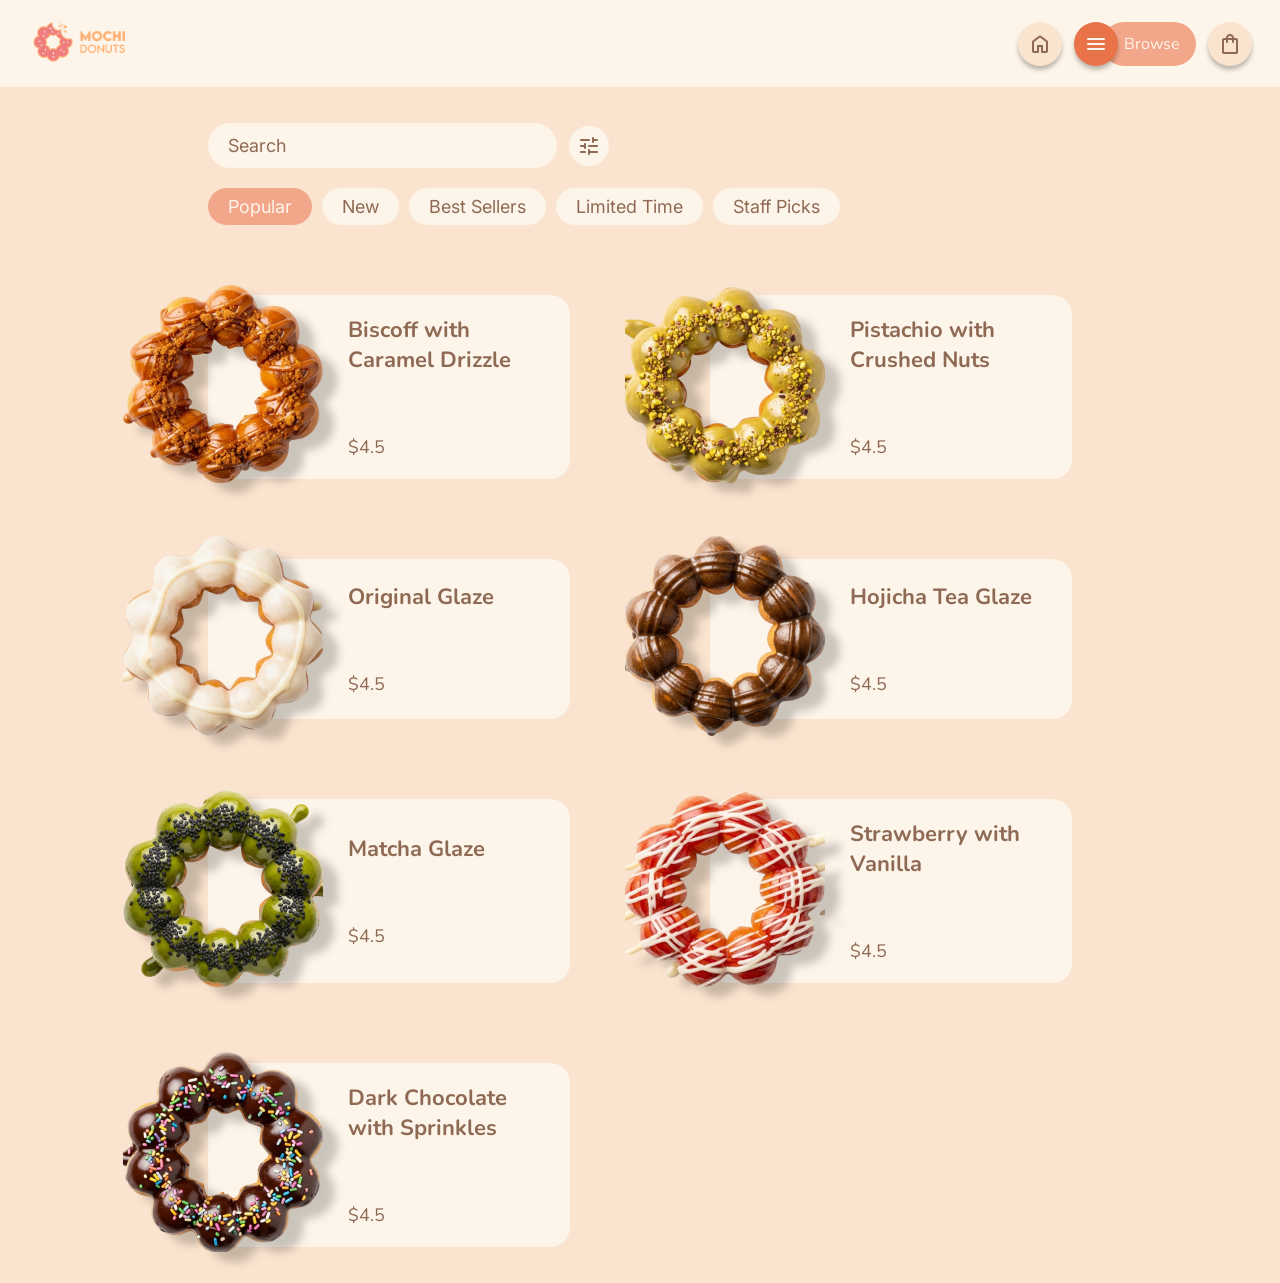
==== browse.html @ 3c753ab1 "Added the product cards on Browse page through JS" ====
<!DOCTYPE html>
<html lang="en">

<head>
    <meta charset="UTF-8">
    <meta name="viewport" content="width=device-width, initial-scale=1.0">
    <title>Mochi Donuts - Browse</title>
    <link rel="stylesheet" href="css/style.css">
    <link href="https://fonts.googleapis.com/css2?family=Fraunces:ital,wght@0,400;0,700;1,400;1,700&family=Inter:wght@400;500;600&family=Nunito:wght@400;500;600;700&display=swap" rel="stylesheet">
    <link href="https://fonts.googleapis.com/css2?family=Material+Symbols+Rounded" rel="stylesheet">
</head>

<body class="browse-body">
    <!-- Top Navbar (Desktop) -->
    <header class="navbar">
        <div class="logo">
            <img src="images/logo.png" alt="mochi donuts logo">
        </div>

        <nav class="top-nav">
            <a href="index.html" class="nav-link">
                <span class="nav-icon">
                    <span class="material-symbols-rounded">home</span>
                </span>
            </a>
            <a href="browse.html" class="nav-link active">
                <span class="nav-icon">
                    <span class="material-symbols-rounded">menu</span>
                </span>
                <span class="nav-label">Browse</span>
            </a>
            <a href="cart.html" class="nav-link">
                <span class="nav-icon">
                    <span class="material-symbols-rounded">shopping_bag</span>
                </span>
            </a>
        </nav>
    </header>

    <!-- Page Content -->
    <main class="browse-page">
        <!-- Search + Filter -->
        <search>
            <input type="text" id="search-input" placeholder="Search">
            <button class="btn-filter" aria-label="Filter">
                <span class="material-symbols-rounded">tune</span>
            </button>
        </search>

        <!-- Category list -->
        <nav class="category-tabs" aria-label="Categories">
            <button class="category-tab active">Popular</button>
            <button class="category-tab">New</button>
            <button class="category-tab">Best Sellers</button>
            <button class="category-tab">Limited Time</button>
            <button class="category-tab">Staff Picks</button>
        </nav>

        <!-- Product grid -->
        <section class="product-grid">
        </section>
    </main>

    <!-- Bottom Navbar (Mobile) -->
    <nav class="bottom-nav"></nav>

    <script src="js/data.js"></script>
    <script src="js/main.js"></script>
</body>
</html>
---- css/style.css ----
:root {
    --cream: #FEF5EA;
    --pale: #FBE4CF;
    --peach: #F2A68A;
    --orange: #E97349;
    --brown:  #8E6A54;
    --dark-brown: #3A1F10;
}

* {
    margin: 0;
    padding: 0;
    box-sizing: border-box;
}

body {
    background-color: var(--pale);
    color: var(--dark-brown);
    overflow-x: hidden;
    font-family: 'Nunito', sans-serif;
}

/* ----------------
Desktop Navbar 
---------------- */
.navbar {
    display: flex;
    justify-content: space-between;
    align-items: center;
    padding: 8px 24px;
    background-color: var(--cream);
    position: relative;
}

.browse-body .navbar {
    position: sticky;
    top: 0;
    z-index: 100;
}

.navbar::after {
    content: '';
    position: absolute;
    top: 0;
    right: 0;
    width: 280px;
    height: 100%;
    background-color: var(--cream);
    z-index: 9;
}

.logo img {
    height: 65px;
}

.top-nav {
    display: flex;
    align-items: center;
    gap: 8px;
    z-index: 10;
}

.top-nav .nav-link {
    display: flex;
    align-items: center;
    gap: 8px;
    text-decoration: none;
    color: var(--brown);
    border-radius: 20px;
    padding: 4px;
}

/* Icon circle */
.top-nav .nav-icon {
    display: flex;
    align-items: center;
    justify-content: center;
    width: 44px;
    height: 44px;
    border-radius: 100px;
    background-color: var(--pale);
    box-shadow: 0 4px 4px rgba(0,0,0,0.25);
    transition: all ease 0.3s;
}

.top-nav .nav-icon:hover {
    color: var(--orange);
}

/* Active button */
.top-nav .nav-link.active {
    padding: 0;
    gap: 0;
}

/* Active button icon */
.top-nav .nav-link.active .nav-icon {
    background-color: var(--orange);
    color: var(--cream);
    box-shadow: 0 4px 4px rgba(0,0,0,0.25);
    position: relative;
}

/* Active button text */
.top-nav .nav-link.active .nav-label {
    display: flex;
    align-items: center;
    background-color: var(--peach);
    color: var(--cream);
    height: 44px;
    padding: 0 16px 0 22px;
    border-radius: 36px;
    margin-left: -16px;
}

/* Google Symbols */
.top-nav .material-symbols-rounded {
    font-size: 24px;
}

.bottom-nav {
    display: none;
}


/* ******************************************************* */
/* Index Page */
/* ******************************************************* */

/* ----------------
Hero Section
---------------- */
.hero {
    position: relative;
    display: flex;
    align-items: flex-start;
    background-color: var(--pale);
    padding: 60px 48px;
    min-height: 420px;
}

.hero-text {
    font-size: 70px;
    font-style: italic;
    font-family: 'Fraunces', serif;
    color: var(--dark-brown);
    max-width: 50%;
    line-height: 1.3;
    position: relative;
    z-index: 1;
}

.hero-image {
    position: absolute;
    right: -50px;
    top: -380px;
    margin: 0;
    z-index: 1;
}

.hero-image img {
    filter: drop-shadow(15px 10px 4px rgba(0, 0, 0, 0.3));
}


/* ----------------
Featured Section
---------------- */
.featured {
    background-color: var(--cream);
    border-radius: 24px 24px 0 0;
    padding: 0 48px 48px;
    position: relative;
    z-index: 2;
    display: flex;
    flex-direction: column;
    align-items: center;
    min-height: calc(100vh - 485px);
}

.btn-browse {
    display: inline-block;
    text-decoration: none;
    font-family: 'Fraunces', serif;
    background-color: var(--orange);
    color: var(--cream);
    padding: 12px 40px;
    border-radius: 30px;
    font-size: 18px;
    margin: 64px 0 32px;
}

.featured h2 {
    font-size: 30px;
    font-family: 'Fraunces', serif;
    margin: 0 auto 20px;
    max-width: 1080px;
    width: 100%;
    color: var(--brown);
}

/* Donut Cards */
.featured-grid {
    display: flex;
    gap: 20px;
    width: 100%;
    max-width: 1080px;
    margin: 0 auto;
}

.donut-card {
    background-color: var(--pale);
    border-radius: 16px;
    padding: 12px 12px 16px;
    cursor: pointer;
    flex: 1;
    transition: 0.3s ease;
}

.donut-card:hover {
    background-color: var(--peach);
}

.donut-card figure {
    margin: 0 0 12px;
}

.donut-card figure img {
    width: 100%;
    height: 180px;
    object-fit: contain;
    filter: drop-shadow(15px 10px 4px rgba(0, 0, 0, 0.15));
}

.donut-card h3 {
    font-size: 20px;
    color: var(--dark-brown);
    margin-bottom: 4px;
    transition: 0.3s ease;
}

.donut-card:hover h3 {
  color: var(--cream);
}

.donut-card p {
    font-size: 18px;
    color: var(--dark-brown);
    transition: 0.3s ease;
}

.donut-card:hover p {
  color: var(--cream);
}


/* ******************************************************* */
/* Browse Page */
/* ******************************************************* */
.browse-page {
    padding: 36px 48px;
    display: flex;
    flex-direction: column;
    gap: 20px;
    width: 75%;
    margin: 0 auto;
}

/* Search Bar + filter */
search {
    display: flex;
    align-items: center;
    gap: 12px;
}

search input {
    flex: 0.4;
    padding: 12px 20px;
    border: none;
    border-radius: 100px;
    background-color: var(--cream);
    font-family: 'Inter', sans-serif;
    font-size: 18px;
    color: var(--dark-brown);
    outline: none;
}

search input::placeholder {
    color: var(--brown);
}

.btn-filter {
    display: flex;
    align-items: center;
    justify-content: center;
    width: 40px;
    height: 40px;
    border-radius: 100px;
    border: none;
    background-color: var(--cream);
    color: var(--brown);
    cursor: pointer;
}

/* Category tabs */
.category-tabs {
    display: flex;
    gap: 10px;
}

.category-tab {
    padding: 8px 20px;
    border-radius: 100px;
    border: none;
    color: var(--brown);
    background-color: var(--cream);
    font-family: 'Inter', sans-serif;
    font-size: 18px;
    cursor: pointer;
}

.category-tab.active {
    background-color: var(--peach);
    color: var(--cream);
}

/* Donut Product Grid */
.product-grid {
    display: grid;
    grid-template-columns: repeat(2,1fr);
    margin-top: 50px;
    gap: 80px 140px;
}

.product-grid .donut-card {
    display: flex;
    align-items: center;
    padding: 20px 24px 20px 140px;
    border-radius: 20px;
    position: relative;
    overflow: visible;
    min-height: 160px;
    background-color: var(--cream);
}

.product-grid .donut-card:hover {
    background-color: var(--peach);
}

.product-grid .donut-card figure {
    position: absolute;
    left: -85px;
    top: 50%;
    transform: translateY(-50%);
}


.product-grid .donut-card figure img {
    width: 200px;
    height: 200px;
    filter: drop-shadow(15px 10px 4px rgba(0, 0, 0, 0.2));
}

.product-grid .donut-card .card-info {
    display: flex;
    flex-direction: column;
    gap: 50px;
}

.card-info h3 {
    font-size: 22px;
    color: var(--brown);
    margin-bottom: 10px;
}

.card-info p {
    font-size: 18px;
    color: var(--brown);
}

/* ******************************************************* */
/* Product Page */
/* ******************************************************* */
/* Product Detail Header */
.product-page .product-hero {
    background-color: var(--pale);
    padding: 48px;
    min-height: 40vh;
    display: flex;
    align-items: center;
    gap: 50px;
    position: relative;
    margin-left: 5%;
}

.product-hero .product-thumbnail img {
    width: 300px;
    height: 300px;
    filter: drop-shadow(15px 10px 4px rgba(0, 0, 0, 0.2));
}

.product-header h1 {
    font-family: 'Fraunces', serif;
    font-size: 64px;
    color: var(--dark-brown);
    line-height: 1.2;
    margin-bottom: 30px;
}

.product-header p {
    font-size: 30px;
    color: var(--dark-brown);
}

.btn-close {
    position: absolute;
    top: 64px;
    right: 64px;
    color: var(--dark-brown);
}

.product-details {
    background-color: var(--cream);
    border-radius: 24px 24px 0 0;
    padding: 48px;
    position: relative;
    display: flex;
    min-height: 60vh;
}

/* Product Info Section */
.product-info {
    display: flex;
    flex-direction: column;
    max-width: 45%;
    font-size: 18px;
    color: var(--dark-brown);
    margin: 24px 0 0 100px;
}

/* Quantity / Add to Cart */
.product-actions {
    display: flex;
    align-items: center;
    gap: 16px;
    margin-top: 50px;
}

.quantity-selector {
    display: flex;
    align-items: center;
    gap: 12px;
}

.btn-qty {
    display: flex;
    align-items: center;
    justify-content: center;
    width: 36px;
    height: 36px;
    border-radius: 100px;
    border: none;
    background-color: var(--orange);
    color: var(--cream);
    cursor: pointer;
}

.product-info h3 {
    color: var(--dark-brown);
    font-size: 21px;
}

.btn-add-cart {
    text-decoration: none;
    font-family: 'Fraunces', serif;
    background-color: var(--orange);
    color: var(--cream);
    padding: 12px 40px;
    border-radius: 30px;
    border: none;
    font-size: 18px;
    cursor: pointer;
}

.product-hero-image {
    position: absolute;
    bottom: -150px;
    right: -20vw;
}

.product-hero-image img {
    width: min(65vw, 950px);
    height: min(65vw, 950px);
    filter: drop-shadow(15px 10px 4px rgba(0, 0, 0, 0.15));
}
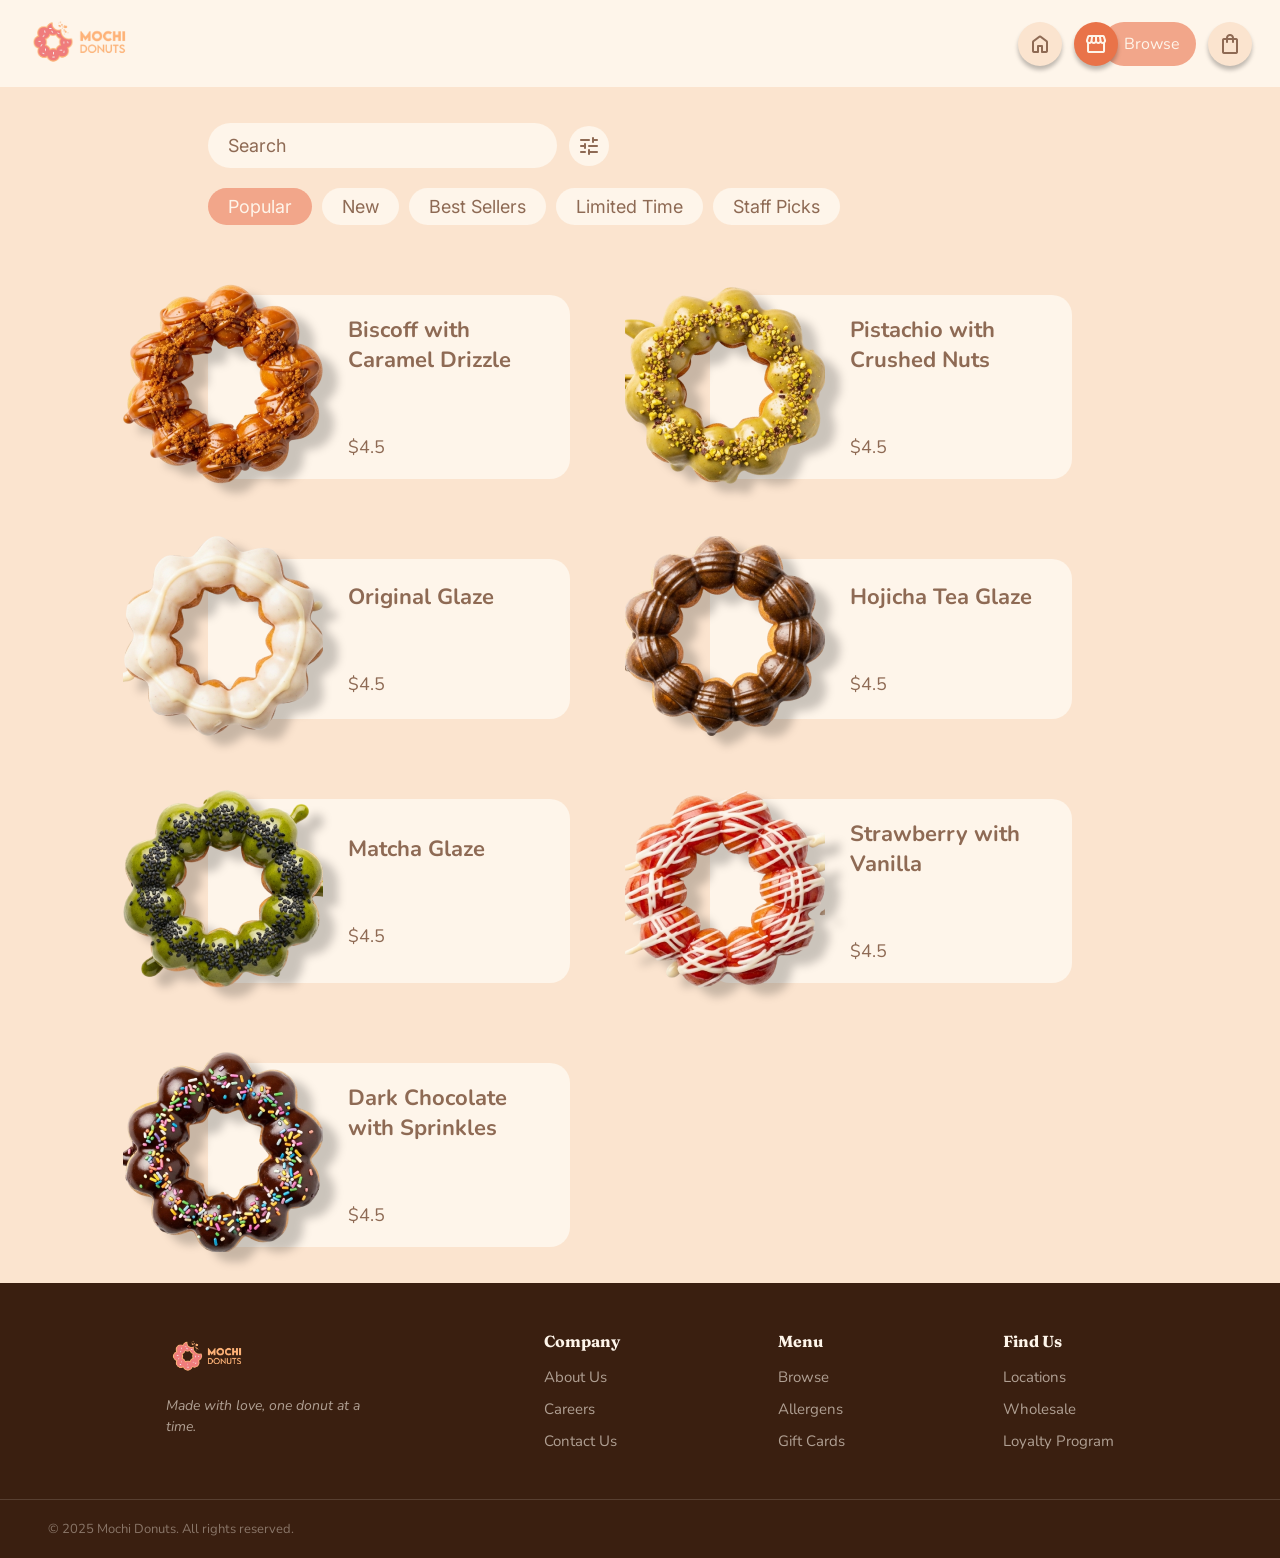
==== commit f7d4b5da: "Started work on designing a footer" ====
--- a/browse.html
+++ b/browse.html
@@ -25,7 +25,7 @@
             </a>
             <a href="browse.html" class="nav-link active">
                 <span class="nav-icon">
-                    <span class="material-symbols-rounded">menu</span>
+                    <span class="material-symbols-rounded">storefront</span>
                 </span>
                 <span class="nav-label">Browse</span>
             </a>
@@ -64,7 +64,43 @@
     <!-- Bottom Navbar (Mobile) -->
     <nav class="bottom-nav"></nav>
 
+    <!-- Footer -->
+    <footer class="footer">
+        <div class="footer-top">
+            <div class="footer-brand">
+                <img src="images/logo.png" alt="Mochi Donuts">
+                <p>Made with love, one donut at a time.</p>
+            </div>
+
+            <div class="footer-col">
+                <h4>Company</h4>
+                <a href="#">About Us</a>
+                <a href="#">Careers</a>
+                <a href="#">Contact Us</a>
+            </div>
+
+            <div class="footer-col">
+                <h4>Menu</h4>
+                <a href="browse.html">Browse</a>
+                <a href="#">Allergens</a>
+                <a href="#">Gift Cards</a>
+            </div>
+
+            <div class="footer-col">
+                <h4>Find Us</h4>
+                <a href="#">Locations</a>
+                <a href="#">Wholesale</a>
+                <a href="#">Loyalty Program</a>
+            </div>
+        </div>
+
+        <div class="footer-bottom">
+            <p>&copy; 2025 Mochi Donuts. All rights reserved.</p>
+        </div>
+    </footer>
+
     <script src="js/data.js"></script>
+    <script src="js/cart.js"></script>
     <script src="js/main.js"></script>
 </body>
 </html>
--- a/css/style.css
+++ b/css/style.css
@@ -21,6 +21,76 @@
 }
 
 /* ----------------
+Footer
+---------------- */
+.footer {
+    background-color: var(--dark-brown);
+}
+
+.footer-top {
+    display: flex;
+    justify-content: space-evenly;
+    padding: 48px;
+    gap: 40px;
+}
+
+.footer-brand {
+    display: flex;
+    flex-direction: column;
+    gap: 16px;
+    max-width: 220px;
+}
+
+.footer-brand img {
+    height: 48px;
+    width: fit-content;
+}
+
+.footer-brand p {
+    color: var(--cream);
+    opacity: 0.6;
+    font-size: 14px;
+    font-style: italic;
+    line-height: 1.5;
+}
+
+.footer-col {
+    display: flex;
+    flex-direction: column;
+    gap: 12px;
+}
+
+.footer-col h4 {
+    color: var(--cream);
+    font-family: 'Fraunces', serif;
+    font-size: 16px;
+    margin-bottom: 4px;
+}
+
+.footer-col a {
+    text-decoration: none;
+    color: var(--cream);
+    font-size: 15px;
+    opacity: 0.6;
+    transition: opacity 0.2s ease;
+}
+
+.footer-col a:hover {
+    opacity: 1;
+}
+
+.footer-bottom {
+    border-top: 1px solid rgba(254, 245, 234, 0.15);
+    padding: 20px 48px;
+}
+
+.footer-bottom p {
+    color: var(--cream);
+    font-size: 13px;
+    opacity: 0.4;
+}
+
+/* ----------------
 Desktop Navbar 
 ---------------- */
 .navbar {
@@ -210,6 +280,7 @@
 
 .donut-card {
     background-color: var(--pale);
+    text-decoration: none;
     border-radius: 16px;
     padding: 12px 12px 16px;
     cursor: pointer;
@@ -492,4 +563,96 @@
     width: min(65vw, 950px);
     height: min(65vw, 950px);
     filter: drop-shadow(15px 10px 4px rgba(0, 0, 0, 0.15));
+}
+
+/* ******************************************************* */
+/* Cart Page */
+/* ******************************************************* */
+.cart-page {
+    display: flex;
+    gap: 40px;
+    padding: 48px;
+    width: 75%;
+    margin: 0 auto;
+}
+
+/* Cart items list */
+.cart-items {
+    display: flex;
+    flex-direction: column;
+    gap: 20px;
+    flex: 1;
+}
+
+.cart-card {
+    display: flex;
+    align-items: center;
+    background-color: var(--cream);
+    border-radius: 20px;
+    padding: 16px 24px;
+    gap: 20px;
+}
+
+.cart-card figure img {
+    width: 110px;
+    height: 110px;
+    filter: drop-shadow(5px 5px 4px rgba(0, 0, 0, 0.15));
+}
+
+.cart-card-info {
+    display: flex;
+    flex-direction: column;
+    gap: 8px;
+    flex: 1;
+}
+
+.cart-card-info h3 {
+    font-family: 'Inter', sans-serif;
+    font-size: 20px;
+    color: var(--dark-brown);
+}
+
+.cart-card-info p {
+    font-size: 20px;
+    color: var(--dark-brown);
+}
+
+.cart-quantity {
+    display: flex;
+    align-items: center;
+    gap: 12px;
+}
+
+/* Order Summary */
+.order-summary {
+    display: flex;
+    flex-direction: column;
+    gap: 12px;
+    background-color: var(--cream);
+    border-radius: 24px 24px 0 0;
+    padding: 32px;
+    width: 360px;
+    min-height: calc(80vh);
+}
+
+.summary-row {
+    display: flex;
+    justify-content: space-between;
+    font-size: 16px;
+    color: var(--dark-brown);
+    font-family: 'Inter', sans-serif;
+}
+
+.summary-total {
+    display:flex;
+    justify-content: space-between;
+    color: var(--dark-brown);
+    font-family: 'Inter', sans-serif;
+    font-size: 20px;
+    margin-top: 40px;
+}
+
+/* Proceed to payment Button */
+.order-summary .btn-add-cart {
+    margin-top: 40px;
 }
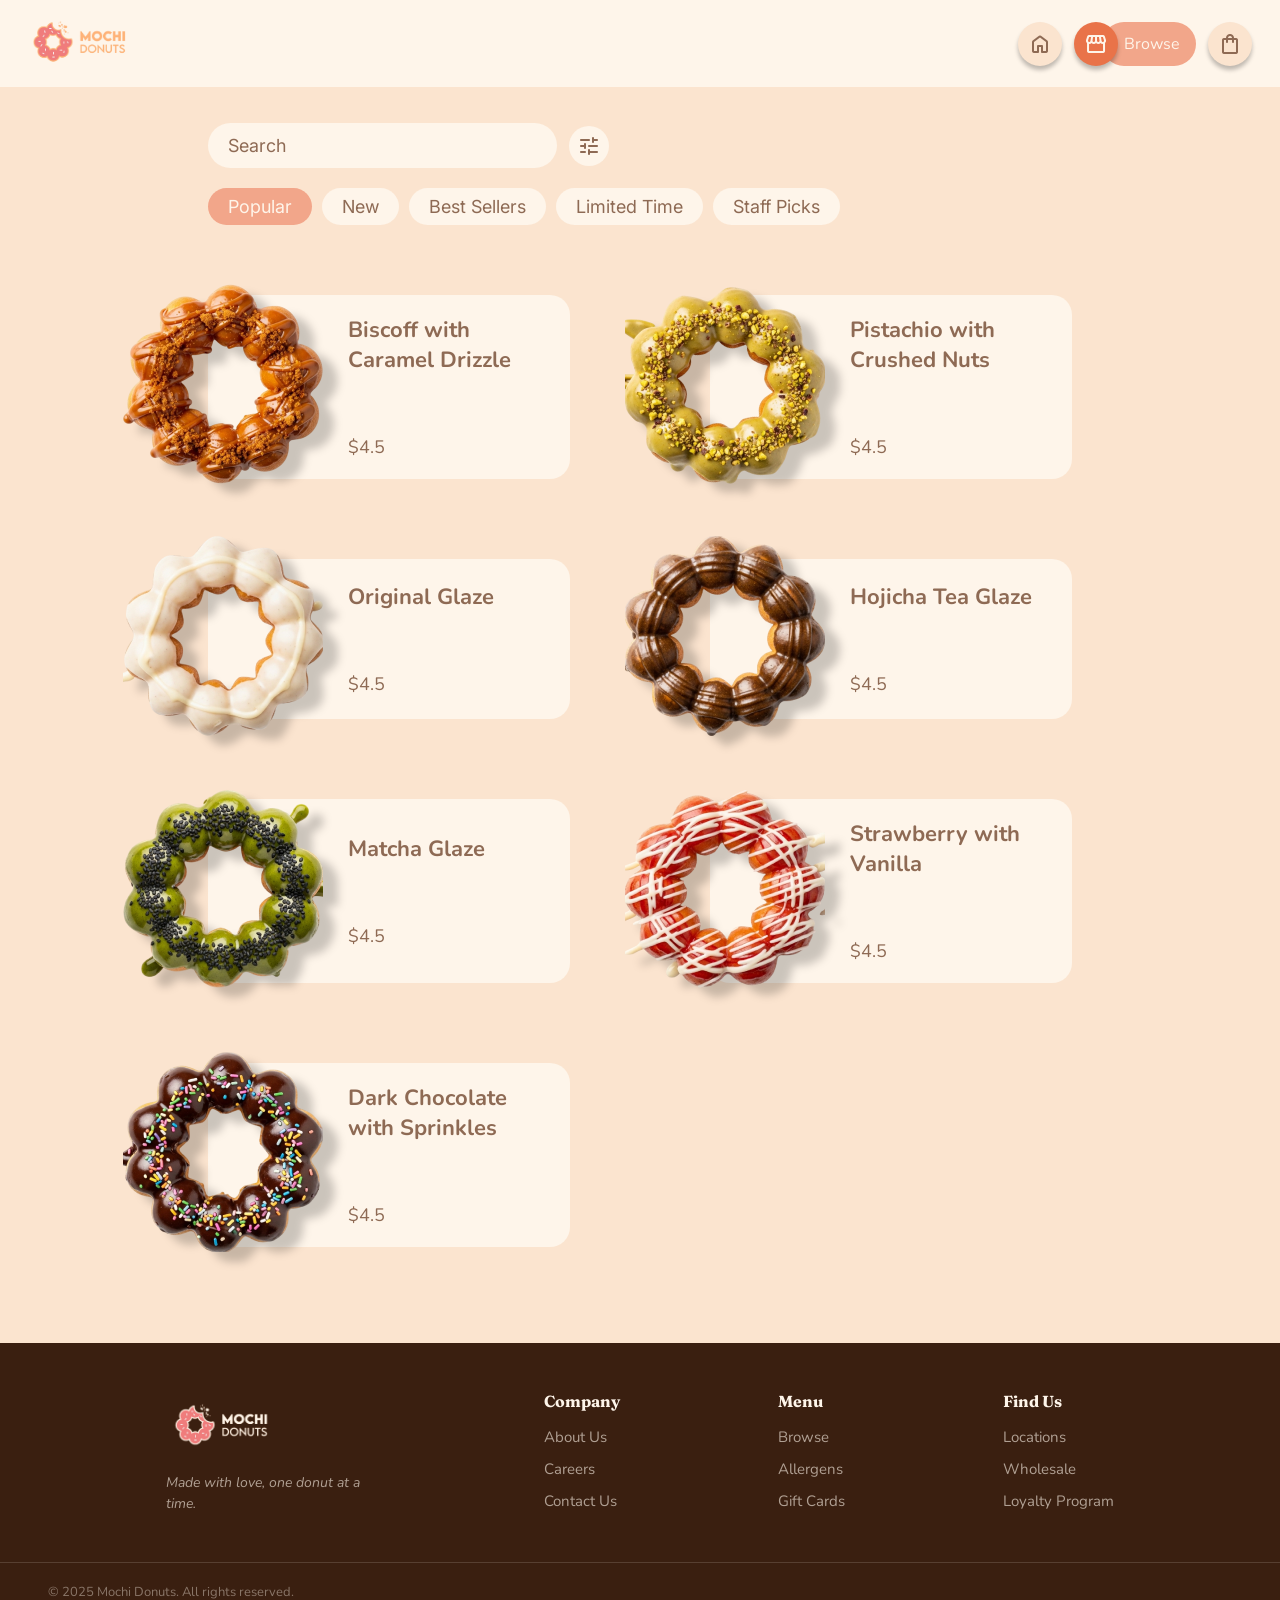
==== commit bc2401e2: "Made cart update price dynamically" ====
--- a/browse.html
+++ b/browse.html
@@ -68,7 +68,7 @@
     <footer class="footer">
         <div class="footer-top">
             <div class="footer-brand">
-                <img src="images/logo.png" alt="Mochi Donuts">
+                <img src="images/logo_footer.png" alt="Mochi Donuts">
                 <p>Made with love, one donut at a time.</p>
             </div>
 
--- a/css/style.css
+++ b/css/style.css
@@ -25,6 +25,8 @@
 ---------------- */
 .footer {
     background-color: var(--dark-brown);
+    position: relative;
+    z-index: 10;
 }
 
 .footer-top {
@@ -42,7 +44,7 @@
 }
 
 .footer-brand img {
-    height: 48px;
+    height: 65px;
     width: fit-content;
 }
 
@@ -335,6 +337,7 @@
     gap: 20px;
     width: 75%;
     margin: 0 auto;
+    margin-bottom: 60px;
 }
 
 /* Search Bar + filter */
@@ -565,6 +568,25 @@
     filter: drop-shadow(15px 10px 4px rgba(0, 0, 0, 0.15));
 }
 
+.cart-notif {
+    position: fixed;
+    background-color: var(--dark-brown);
+    color: var(--cream);
+    padding: 10px;
+    width: 100vw;
+    height: 50px;
+    top: 0px;
+    z-index: 10;
+    font-size: 18px;
+    opacity: 0;
+    transition: opacity 0.3s ease;
+    text-align: center;
+}
+
+.cart-notif.show {
+    opacity: 1;
+}
+
 /* ******************************************************* */
 /* Cart Page */
 /* ******************************************************* */
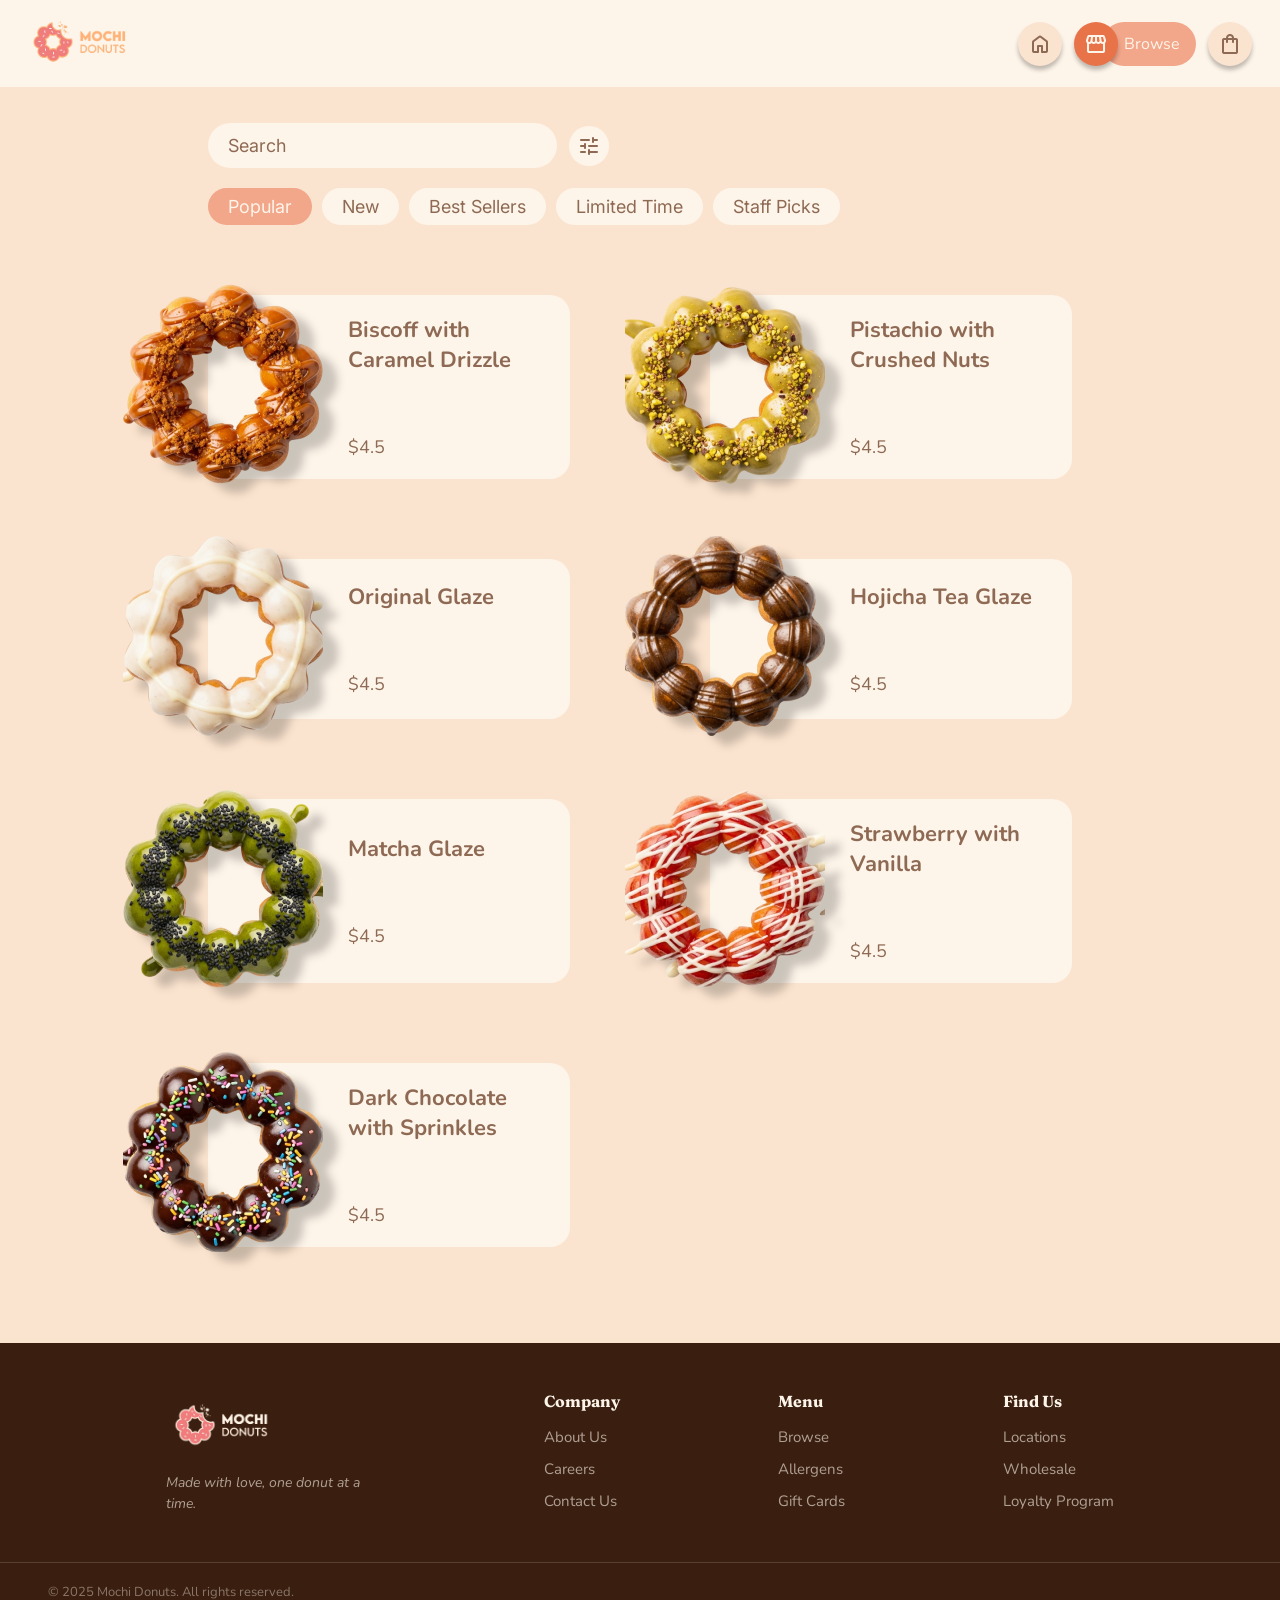
==== commit 52685e45: "Added mobile navbar to every page, started working on browse mobile CSS" ====
--- a/browse.html
+++ b/browse.html
@@ -32,6 +32,7 @@
             <a href="cart.html" class="nav-link">
                 <span class="nav-icon">
                     <span class="material-symbols-rounded">shopping_bag</span>
+                    <span class="cart-number" id="cart-number"></span>
                 </span>
             </a>
         </nav>
@@ -62,7 +63,25 @@
     </main>
 
     <!-- Bottom Navbar (Mobile) -->
-    <nav class="bottom-nav"></nav>
+    <nav class="bottom-nav">
+        <a href="index.html" class="nav-link">
+            <span class="nav-icon">
+                <span class="material-symbols-rounded">home</span>
+            </span>
+        </a>
+        <a href="browse.html" class="nav-link active">
+            <span class="nav-icon">
+                <span class="material-symbols-rounded">storefront</span>
+            </span>
+            <span class="nav-label">Browse</span>
+        </a>
+        <a href="cart.html" class="nav-link">
+            <span class="nav-icon">
+                <span class="material-symbols-rounded">shopping_bag</span>
+                <span class="cart-number" id="cart-number-mobile"></span>
+            </span>
+        </a>
+    </nav>
 
     <!-- Footer -->
     <footer class="footer">
--- a/css/style.css
+++ b/css/style.css
@@ -16,8 +16,11 @@
 body {
     background-color: var(--pale);
     color: var(--dark-brown);
+    font-family: 'Nunito', sans-serif;
+}
+
+html, body {
     overflow-x: hidden;
-    font-family: 'Nunito', sans-serif;
 }
 
 /* ----------------
@@ -194,6 +197,31 @@
     display: none;
 }
 
+/* Cart Icon Product Number */
+.nav-icon {
+    position: relative;
+}
+
+.cart-number {
+    position: absolute;
+    top: -4px;
+    right: -4px;
+    background-color: var(--orange);
+    color: var(--cream);
+    font-size: 11px;
+    width: 18px;
+    height: 18px;
+    border-radius: 50%;
+    display: flex;
+    align-items: center;
+    justify-content: center;
+    opacity: 0;
+}
+
+.cart-number.visible {
+    opacity: 1;
+}
+
 
 /* ******************************************************* */
 /* Index Page */
@@ -412,7 +440,7 @@
     padding: 20px 24px 20px 140px;
     border-radius: 20px;
     position: relative;
-    overflow: visible;
+    overflow-y: visible;
     min-height: 160px;
     background-color: var(--cream);
 }
@@ -674,7 +702,323 @@
     margin-top: 40px;
 }
 
+/* Price Totals */
+.summary-subtotal,
+.summary-tax,
+.summary-total-price {
+    font-weight: 700;
+}
+
 /* Proceed to payment Button */
 .order-summary .btn-add-cart {
-    margin-top: 40px;
+    display: flex;
+    margin: 40px auto 0;
+}
+
+.order-summary h2 {
+    font-family: 'Inter', sans-serif;
+    font-size: 18px;
+    font-weight: 700;
+    color: var(--dark-brown);
+    margin-bottom: 12px;
+}
+
+/* Payment Form */
+#payment-view {
+    padding: 8px;
+}
+
+#payment-form {
+    display: flex;
+    flex-direction: column;
+    gap: 10px;
+}
+
+#payment-form input {
+    padding: 12px 16px;
+    border: none;
+    border-radius: 30px;
+    background-color: var(--pale);
+    font-family: 'Nunito', sans-serif;
+    font-size: 15px;
+    color: var(--dark-brown);
+    outline: none;
+    width: 100%;
+}
+
+#payment-form input::placeholder {
+    color: var(--brown);
+}
+
+#payment-form h2 {
+    margin-top: 20px;
+    margin-bottom: 0;
+}
+
+.card-row {
+    display: flex;
+    gap: 10px;
+    width: 100%;
+}
+
+/* Success Screen */
+#success-view {
+    display: flex;
+    flex-direction: column;
+    align-items: center;
+    text-align: center;
+    gap: 12px;
+    padding-top: 40px;
+}
+
+.success-icon {
+    font-size: 56px !important;
+    color: green;
+    margin-bottom: 10px;
+}
+
+#success-view .btn-add-cart {
+    margin-top: 10px;
+}
+
+.hidden {
+    display: none;
+}
+
+/* Make sure success is hidden */
+#success-view.hidden {
+    display: none !important;
+}
+
+/* ******************************************************* */
+/* Mobile: 390px x 844px */
+/* ******************************************************* */
+
+@media (max-width: 768px) {
+    /* Hiding top nav elements */
+    .top-nav {
+        display: none;
+    }
+    
+    .navbar::after {
+        display: none;
+    }
+
+    /* ----------------
+    Mobile Navbar 
+    ---------------- */
+    .bottom-nav {
+        display: flex;
+        align-items: center;
+        gap: 8px;
+        z-index: 100;
+        position: fixed;
+        bottom: 20px;
+        left: 50%;
+        transform: translateX(-50%);
+        width: fit-content;
+        background-color: var(--cream);
+        border-radius: 100px;
+        padding: 10px 12px;
+        box-shadow: 0 4px 4px rgba(0, 0, 0, 0.25);
+    }
+
+    .bottom-nav .nav-link {
+        display: flex;
+        align-items: center;
+        gap: 8px;
+        text-decoration: none;
+        color: var(--brown);
+        border-radius: 20px;
+        padding: 4px;
+    }
+
+    /* Icon circle */
+    .bottom-nav .nav-icon {
+        display: flex;
+        align-items: center;
+        justify-content: center;
+        width: 44px;
+        height: 44px;
+        border-radius: 100px;
+        background-color: var(--pale);
+        box-shadow: 0 4px 4px rgba(0,0,0,0.25);
+        transition: all ease 0.3s;
+    }
+
+    .bottom-nav .nav-icon:hover {
+        color: var(--orange);
+    }
+
+    /* Active button */
+    .bottom-nav .nav-link.active {
+        padding: 0;
+        gap: 0;
+    }
+
+    /* Active button icon */
+    .bottom-nav .nav-link.active .nav-icon {
+        background-color: var(--orange);
+        color: var(--cream);
+        box-shadow: 0 4px 4px rgba(0,0,0,0.25);
+        position: relative;
+    }
+
+    /* Active button text */
+    .bottom-nav .nav-link.active .nav-label {
+        display: flex;
+        align-items: center;
+        background-color: var(--peach);
+        color: var(--cream);
+        height: 44px;
+        padding: 0 16px 0 22px;
+        border-radius: 36px;
+        margin-left: -16px;
+    }
+
+    /* Google Symbols */
+    .top-nav .material-symbols-rounded {
+        font-size: 24px;
+    }
+
+    .footer {
+        padding-bottom: 80px;
+    }
+
+    /* ******************************************************* */
+    /* Index Page */
+    /* ******************************************************* */
+
+    /* ----------------
+    Hero Section
+    ---------------- */
+    .hero {
+        flex-direction: column;
+        align-items: center;
+        background-color: var(--pale);
+        padding: 24px 24px 0;
+        min-height: unset;
+    }
+
+    .hero-text {
+        font-size: 36px;
+        max-width: 100%;
+    }
+
+    .hero-image {
+        position: relative;
+        right: auto;
+        top: auto;
+        margin: 16px auto -70px;
+        z-index: 10;
+    }
+
+    .hero-image img {
+        width: 300px;
+        height: 300px;
+    }
+
+    /* ----------------
+    Featured Section
+    ---------------- */
+    .featured {
+        padding: 60px 20px 48px;
+    }
+
+    .btn-browse {
+        display: block;
+        margin: 32px auto 24px;
+    }
+
+    /* Donut Cards */
+    .featured-grid {
+        display: grid;
+        grid-template-columns: repeat(2, 1fr);
+        gap: 20px;
+    }
+
+    .donut-card img {
+        height: 130px;
+    }
+
+    /* ******************************************************* */
+    /* Browse Page */
+    /* ******************************************************* */
+    .browse-page {
+        padding: 20px 16px;
+        gap: 16px;
+        width: 100%;
+        margin-bottom: 100px;
+    }
+
+    /* Search Bar + filter */
+    search input {
+        flex: 1;
+    }
+
+    /* Category tabs */
+    .category-tabs {
+        overflow-x: auto;
+        flex-wrap: nowrap;
+    }
+
+    .category-tab {
+        padding: 8px 16px;
+        font-size: 15px;
+        white-space: nowrap;
+    }
+
+    /* Donut Product Grid */
+    .product-grid {
+        display: grid;
+        grid-template-columns: repeat(2,1fr);
+        margin-top: 50px;
+        gap: 80px 140px;
+    }
+
+    .product-grid .donut-card {
+        display: flex;
+        align-items: center;
+        padding: 20px 24px 20px 140px;
+        border-radius: 20px;
+        position: relative;
+        overflow-y: visible;
+        min-height: 160px;
+        background-color: var(--cream);
+    }
+
+    .product-grid .donut-card:hover {
+        background-color: var(--peach);
+    }
+
+    .product-grid .donut-card figure {
+        position: absolute;
+        left: -85px;
+        top: 50%;
+        transform: translateY(-50%);
+    }
+
+
+    .product-grid .donut-card figure img {
+        width: 200px;
+        height: 200px;
+        filter: drop-shadow(15px 10px 4px rgba(0, 0, 0, 0.2));
+    }
+
+    .product-grid .donut-card .card-info {
+        display: flex;
+        flex-direction: column;
+        gap: 50px;
+    }
+
+    .card-info h3 {
+        font-size: 22px;
+        color: var(--brown);
+        margin-bottom: 10px;
+    }
+
+    .card-info p {
+        font-size: 18px;
+        color: var(--brown);
+    }
 }
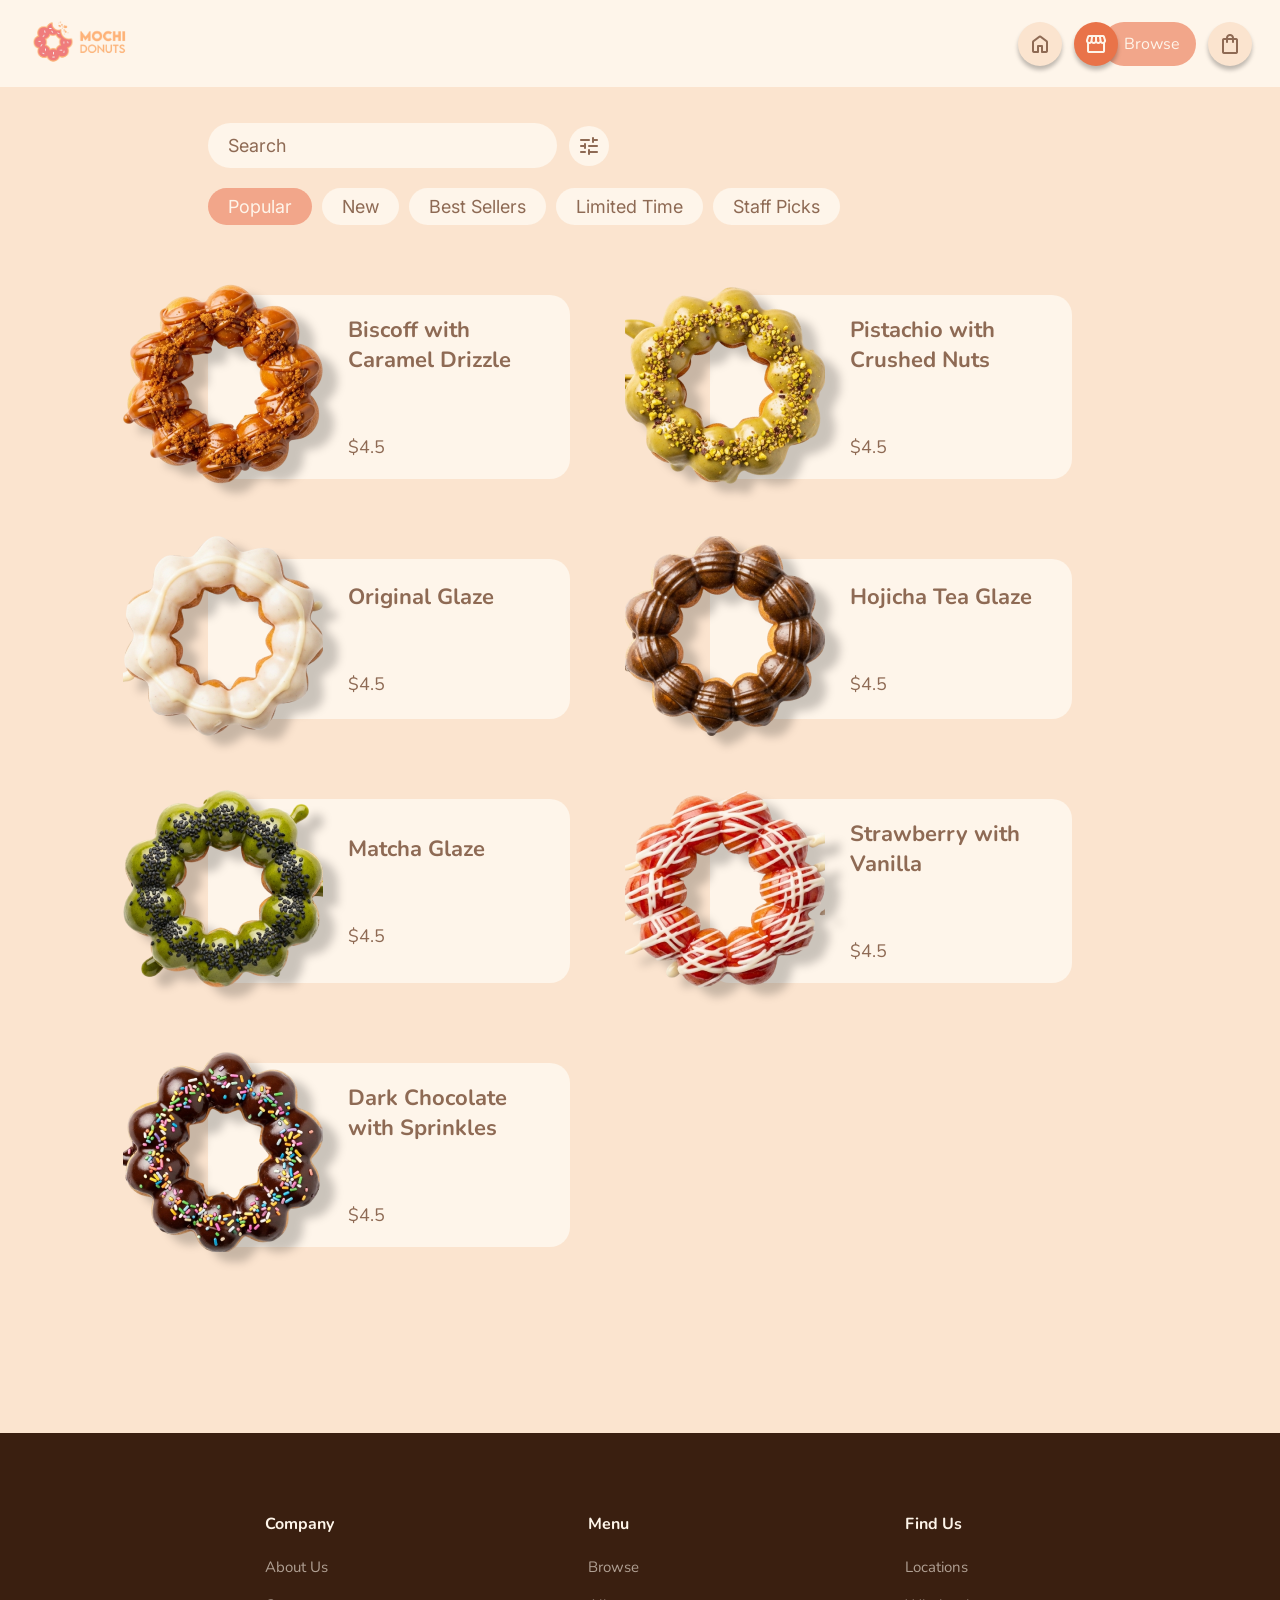
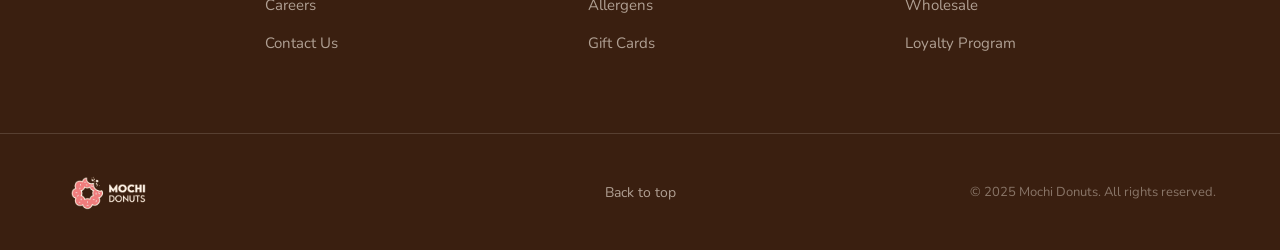
==== commit 20870544: "Added new footer to all pages, and made small CSS alignment changes" ====
--- a/browse.html
+++ b/browse.html
@@ -85,35 +85,32 @@
 
     <!-- Footer -->
     <footer class="footer">
-        <div class="footer-top">
-            <div class="footer-brand">
-                <img src="images/logo_footer.png" alt="Mochi Donuts">
-                <p>Made with love, one donut at a time.</p>
-            </div>
-
-            <div class="footer-col">
-                <h4>Company</h4>
-                <a href="#">About Us</a>
-                <a href="#">Careers</a>
-                <a href="#">Contact Us</a>
-            </div>
-
-            <div class="footer-col">
-                <h4>Menu</h4>
-                <a href="browse.html">Browse</a>
-                <a href="#">Allergens</a>
-                <a href="#">Gift Cards</a>
-            </div>
-
-            <div class="footer-col">
-                <h4>Find Us</h4>
-                <a href="#">Locations</a>
-                <a href="#">Wholesale</a>
-                <a href="#">Loyalty Program</a>
+        <div class="footer-main">
+            <div class="footer-cols">
+                <div class="footer-col">
+                    <h4>Company</h4>
+                    <a href="#">About Us</a>
+                    <a href="#">Careers</a>
+                    <a href="#">Contact Us</a>
+                </div>
+                <div class="footer-col">
+                    <h4>Menu</h4>
+                    <a href="browse.html">Browse</a>
+                    <a href="#">Allergens</a>
+                    <a href="#">Gift Cards</a>
+                </div>
+                <div class="footer-col">
+                    <h4>Find Us</h4>
+                    <a href="#">Locations</a>
+                    <a href="#">Wholesale</a>
+                    <a href="#">Loyalty Program</a>
+                </div>
             </div>
         </div>
 
         <div class="footer-bottom">
+            <img src="images/logo_footer.png" alt="Mochi Donuts">
+            <a href="#" class="footer-back-top">Back to top</a>
             <p>&copy; 2025 Mochi Donuts. All rights reserved.</p>
         </div>
     </footer>
--- a/css/style.css
+++ b/css/style.css
@@ -32,42 +32,27 @@
     z-index: 10;
 }
 
-.footer-top {
-    display: flex;
-    justify-content: space-evenly;
-    padding: 48px;
-    gap: 40px;
-}
-
-.footer-brand {
+.footer-main {
     display: flex;
     flex-direction: column;
-    gap: 16px;
-    max-width: 220px;
-}
-
-.footer-brand img {
-    height: 65px;
-    width: fit-content;
-}
-
-.footer-brand p {
-    color: var(--cream);
-    opacity: 0.6;
-    font-size: 14px;
-    font-style: italic;
-    line-height: 1.5;
+    align-items: center;
+    padding: 80px 48px 80px;
+    gap: 60px;
+}
+
+.footer-cols {
+    display: flex;
+    gap: 250px;
 }
 
 .footer-col {
     display: flex;
     flex-direction: column;
-    gap: 12px;
+    gap: 18px;
 }
 
 .footer-col h4 {
     color: var(--cream);
-    font-family: 'Fraunces', serif;
     font-size: 16px;
     margin-bottom: 4px;
 }
@@ -86,13 +71,34 @@
 
 .footer-bottom {
     border-top: 1px solid rgba(254, 245, 234, 0.15);
-    padding: 20px 48px;
+    padding: 32px 64px;
+    display: grid;
+    grid-template-columns: 1fr auto 1fr;
+    align-items: center;
+}
+
+.footer-bottom img {
+    height: 52px;
+    justify-self: start;
+}
+
+.footer-back-top {
+    text-decoration: none;
+    color: var(--cream);
+    font-size: 14px;
+    opacity: 0.6;
+    transition: opacity 0.2s ease;
+}
+
+.footer-back-top:hover {
+    opacity: 1;
 }
 
 .footer-bottom p {
     color: var(--cream);
     font-size: 13px;
     opacity: 0.4;
+    justify-self: end;
 }
 
 /* ----------------
@@ -269,7 +275,7 @@
 .featured {
     background-color: var(--cream);
     border-radius: 24px 24px 0 0;
-    padding: 0 48px 48px;
+    padding: 0 48px 150px;
     position: relative;
     z-index: 2;
     display: flex;
@@ -281,7 +287,7 @@
 .btn-browse {
     display: inline-block;
     text-decoration: none;
-    font-family: 'Fraunces', serif;
+    font-family: 'Inter', sans-serif;
     background-color: var(--orange);
     color: var(--cream);
     padding: 12px 40px;
@@ -364,8 +370,7 @@
     flex-direction: column;
     gap: 20px;
     width: 75%;
-    margin: 0 auto;
-    margin-bottom: 60px;
+    margin: 0 auto 150px;
 }
 
 /* Search Bar + filter */
@@ -483,6 +488,11 @@
 /* ******************************************************* */
 /* Product Page */
 /* ******************************************************* */
+/* Hide Mobile Header */
+.product-header-mobile {
+    display: none;
+}
+
 /* Product Detail Header */
 .product-page .product-hero {
     background-color: var(--pale);
@@ -574,7 +584,7 @@
 
 .btn-add-cart {
     text-decoration: none;
-    font-family: 'Fraunces', serif;
+    font-family: 'Inter', sans-serif;
     background-color: var(--orange);
     color: var(--cream);
     padding: 12px 40px;
@@ -623,7 +633,7 @@
     gap: 40px;
     padding: 48px;
     width: 75%;
-    margin: 0 auto;
+    margin: 0 auto 150px;
 }
 
 /* Cart items list */
@@ -922,7 +932,8 @@
     Featured Section
     ---------------- */
     .featured {
-        padding: 60px 20px 48px;
+        padding: 80px 20px 64px;
+        gap: 16px;
     }
 
     .btn-browse {
@@ -948,7 +959,7 @@
         padding: 20px 16px;
         gap: 16px;
         width: 100%;
-        margin-bottom: 100px;
+        margin-bottom: 64px;
     }
 
     /* Search Bar + filter */
@@ -970,55 +981,199 @@
 
     /* Donut Product Grid */
     .product-grid {
-        display: grid;
-        grid-template-columns: repeat(2,1fr);
-        margin-top: 50px;
-        gap: 80px 140px;
-    }
-
+        margin-top: 70px;
+        gap: 70px 16px;
+    }
+
+    /* Vertical layout */
     .product-grid .donut-card {
-        display: flex;
-        align-items: center;
-        padding: 20px 24px 20px 140px;
-        border-radius: 20px;
-        position: relative;
-        overflow-y: visible;
-        min-height: 160px;
-        background-color: var(--cream);
-    }
-
-    .product-grid .donut-card:hover {
-        background-color: var(--peach);
-    }
-
+        flex-direction: column;
+        align-items: flex-start;
+        padding: 80px 12px 16px;
+        min-height: unset;
+        overflow: visible;
+    }
+
+    /* Image top overflow */
     .product-grid .donut-card figure {
         position: absolute;
-        left: -85px;
-        top: 50%;
-        transform: translateY(-50%);
+        left: 50%;
+        top: -60px;
+        transform: translateX(-50%);
     }
 
 
     .product-grid .donut-card figure img {
-        width: 200px;
-        height: 200px;
-        filter: drop-shadow(15px 10px 4px rgba(0, 0, 0, 0.2));
+        width: 130px;
+        height: 130px;
     }
 
     .product-grid .donut-card .card-info {
-        display: flex;
+        gap: 6px;
+        width: 100%;
+    }
+
+    .card-info h3 {
+        font-size: 15px;
+        margin-bottom: 0;
+    }
+
+    .card-info p {
+        font-size: 14px;
+    }
+
+    /* ******************************************************* */
+    /* Product Page */
+    /* ******************************************************* */
+    /* Hide Desktop Header */
+    .product-hero .product-header {
+        display: none;
+    }
+
+    /* Hide Mobile Header */
+    .product-header-mobile {
+        display: block;
+        margin-bottom: 16px;
+    }
+
+    /* Product Detail Header */
+    .product-page .product-hero {
+        padding: 20px 24px 0;
+        min-height: unset;
+        align-items: center;
+        gap: 0;
+        margin-left: 0;
         flex-direction: column;
-        gap: 50px;
-    }
-
-    .card-info h3 {
+    }
+
+    .product-hero .product-thumbnail img {
+        width: 260px;
+        height: 260px;
+        margin-bottom: -70px;
+        position: relative;
+        z-index: 10;
+    }
+
+    .product-header h1 {
+        font-size: 34px;
+        margin-bottom: 8px;
+    }
+
+    .product-header p {
         font-size: 22px;
-        color: var(--brown);
-        margin-bottom: 10px;
-    }
-
-    .card-info p {
+    }
+
+    .btn-close {
+        top: 16px;
+        right: 16px;
+    }
+
+    /* Mobile Vertical layout*/
+    .product-details {
+        flex-direction: column;
+        padding: 100px 24px 48px;
+        min-height: unset;
+    }
+
+    /* Product Info Section */
+    .product-info {
+        max-width: 100%;
+        font-size: 15px;
+        margin: 0;
+    }
+
+    /* Quantity / Add to Cart */
+    .product-actions {
+        gap: 12px;
+        margin-top: 24px;
+    }
+
+    /* Hide hero image */
+    .product-hero-image {
+        display: none;
+    }
+
+    /* ******************************************************* */
+    /* Cart Page */
+    /* ******************************************************* */
+    .cart-page {
+        flex-direction: column;
+        gap: 16px;
+        padding: 20px 0 0 0;
+        width: 100%;
+        margin-bottom: 0;
+        min-height: calc(100vh - 87px);
+    }
+
+    .cart-card {
+        padding: 12px 16px;
+        gap: 12px;
+        margin: 0 16px;
+    }
+
+    .cart-items {
+        flex: 1;
+    }
+
+    .cart-card figure img {
+        width: 80px;
+        height: 80px;
+    }
+
+    .cart-card-info h3 {
+        font-size: 16px;
+    }
+
+    .cart-card-info p {
+        font-size: 15px;
+    }
+
+    /* Order Summary */
+    .order-summary {
+        padding: 24px 20px 100px;
+        width: 100%;
+        min-height: unset;
+    }
+
+    /* Proceed to payment Button */
+    .order-summary .btn-add-cart {
+        width: 100%;
+        margin: 20px 0 0;
+        justify-content: center;
+    }
+
+    #summary-view {
+        margin: 16px;
+    }
+
+    /* Payment Form */
+    #payment-form .btn-add-cart {
+        width: 100%;
+        justify-content: center;
+    }
+
+    /* Only when payment and success views aren't hidden */
+    #payment-view:not(.hidden),
+    #success-view:not(.hidden) {
+        position: fixed;
+        bottom: 0;
+        left:0;
+        right: 0;
+        max-height: 88vh;
+        overflow-y: auto;
+        background-color: var(--cream);
+        border-radius: 24px 24px 0 0;
+        padding: 32px 24px 100px;
+        z-index: 20;
+        box-shadow: 0 -2px 10px rgba(0, 0, 0, 0.15);
+    }
+
+    .btn-close-panel {
+        position: absolute;
+        top: 24px;
+        right: 24px;
         font-size: 18px;
-        color: var(--brown);
+        color: var(--dark-brown);
+        cursor: pointer;
     }
 }
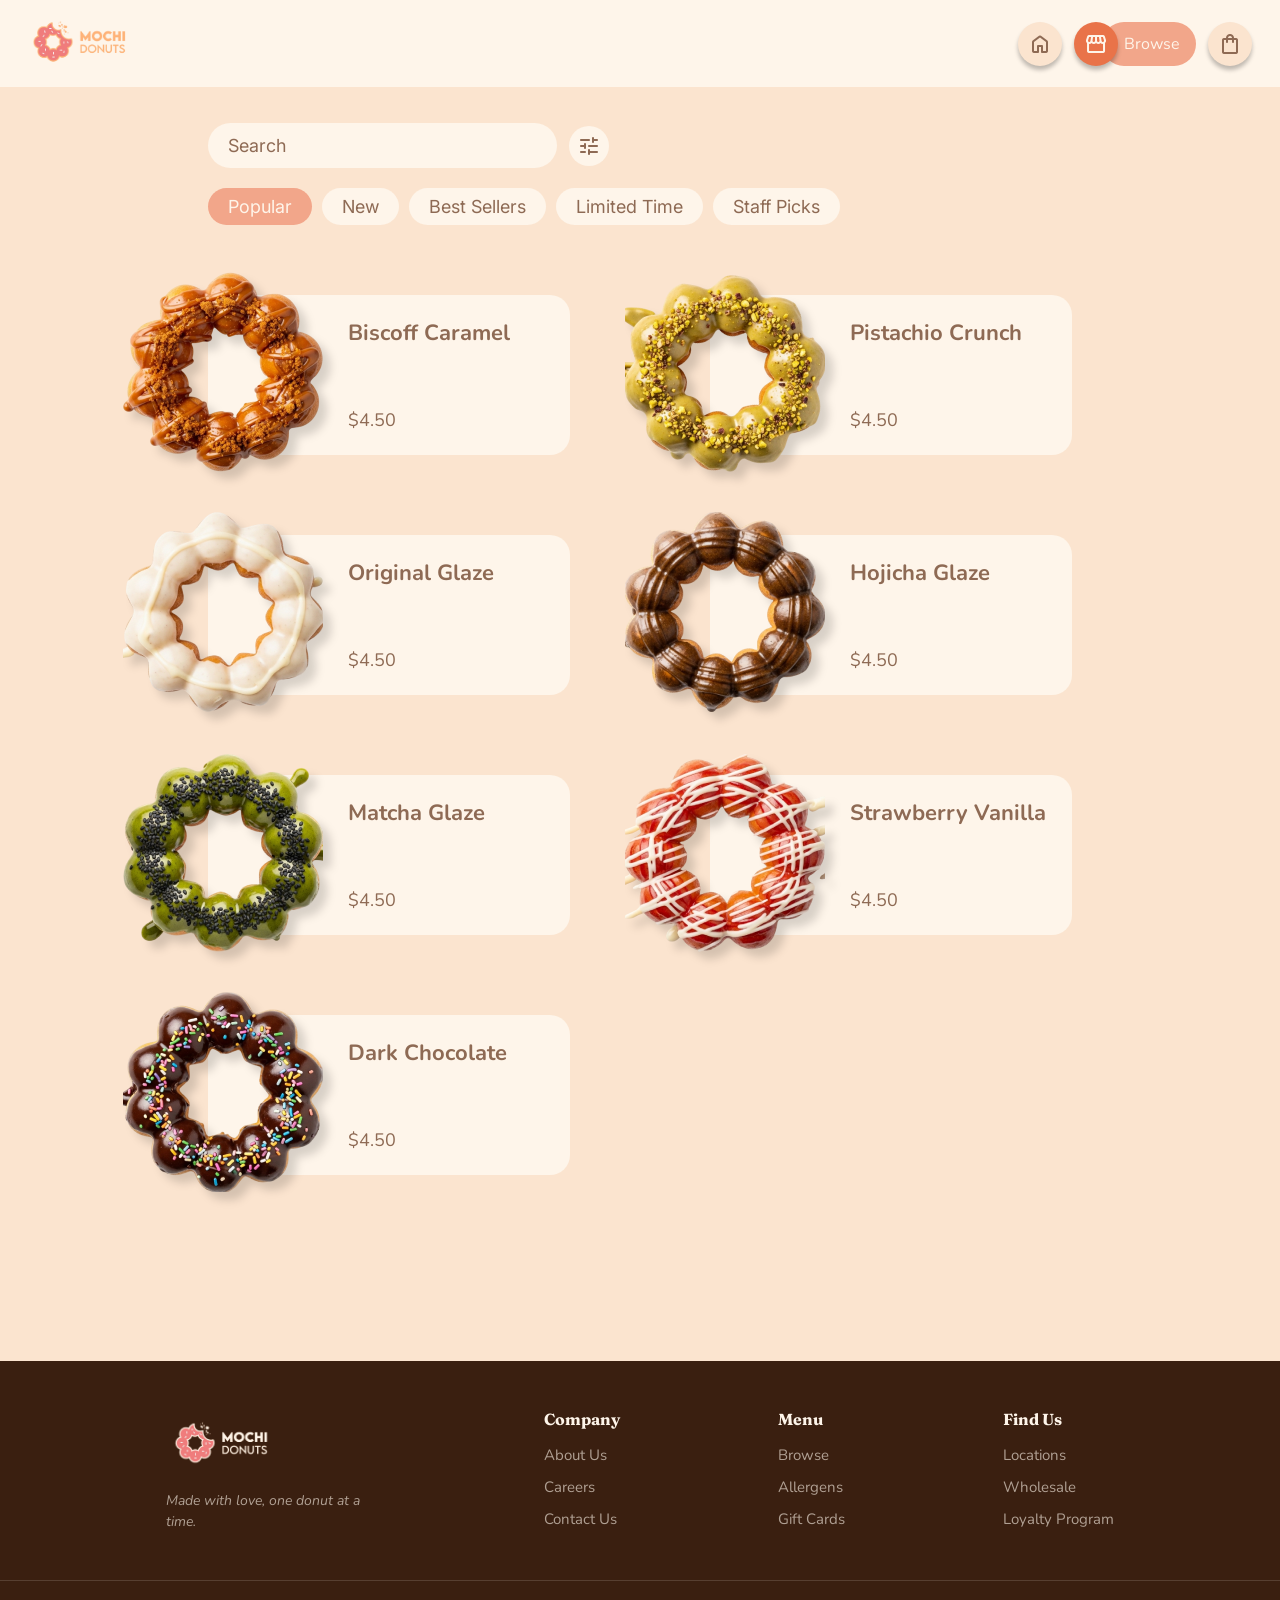
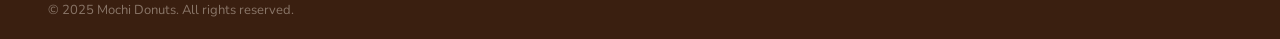
==== commit 73f8d1fe: "Reverted footer to previous footer after feedback" ====
--- a/browse.html
+++ b/browse.html
@@ -85,36 +85,39 @@
 
     <!-- Footer -->
     <footer class="footer">
-        <div class="footer-main">
-            <div class="footer-cols">
-                <div class="footer-col">
-                    <h4>Company</h4>
-                    <a href="#">About Us</a>
-                    <a href="#">Careers</a>
-                    <a href="#">Contact Us</a>
-                </div>
-                <div class="footer-col">
-                    <h4>Menu</h4>
-                    <a href="browse.html">Browse</a>
-                    <a href="#">Allergens</a>
-                    <a href="#">Gift Cards</a>
-                </div>
-                <div class="footer-col">
-                    <h4>Find Us</h4>
-                    <a href="#">Locations</a>
-                    <a href="#">Wholesale</a>
-                    <a href="#">Loyalty Program</a>
-                </div>
+        <div class="footer-top">
+            <div class="footer-brand">
+                <img src="images/logo_footer.png" alt="Mochi Donuts">
+                <p>Made with love, one donut at a time.</p>
+            </div>
+
+            <div class="footer-col">
+                <h4>Company</h4>
+                <a href="#">About Us</a>
+                <a href="#">Careers</a>
+                <a href="#">Contact Us</a>
+            </div>
+
+            <div class="footer-col">
+                <h4>Menu</h4>
+                <a href="browse.html">Browse</a>
+                <a href="#">Allergens</a>
+                <a href="#">Gift Cards</a>
+            </div>
+
+            <div class="footer-col">
+                <h4>Find Us</h4>
+                <a href="#">Locations</a>
+                <a href="#">Wholesale</a>
+                <a href="#">Loyalty Program</a>
             </div>
         </div>
 
         <div class="footer-bottom">
-            <img src="images/logo_footer.png" alt="Mochi Donuts">
-            <a href="#" class="footer-back-top">Back to top</a>
             <p>&copy; 2025 Mochi Donuts. All rights reserved.</p>
         </div>
     </footer>
-
+    
     <script src="js/data.js"></script>
     <script src="js/cart.js"></script>
     <script src="js/main.js"></script>
--- a/css/style.css
+++ b/css/style.css
@@ -32,27 +32,42 @@
     z-index: 10;
 }
 
-.footer-main {
+.footer-top {
+    display: flex;
+    justify-content: space-evenly;
+    padding: 48px;
+    gap: 40px;
+}
+
+.footer-brand {
     display: flex;
     flex-direction: column;
-    align-items: center;
-    padding: 80px 48px 80px;
-    gap: 60px;
-}
-
-.footer-cols {
-    display: flex;
-    gap: 250px;
+    gap: 16px;
+    max-width: 220px;
+}
+
+.footer-brand img {
+    height: 65px;
+    width: fit-content;
+}
+
+.footer-brand p {
+    color: var(--cream);
+    opacity: 0.6;
+    font-size: 14px;
+    font-style: italic;
+    line-height: 1.5;
 }
 
 .footer-col {
     display: flex;
     flex-direction: column;
-    gap: 18px;
+    gap: 12px;
 }
 
 .footer-col h4 {
     color: var(--cream);
+    font-family: 'Fraunces', serif;
     font-size: 16px;
     margin-bottom: 4px;
 }
@@ -71,34 +86,13 @@
 
 .footer-bottom {
     border-top: 1px solid rgba(254, 245, 234, 0.15);
-    padding: 32px 64px;
-    display: grid;
-    grid-template-columns: 1fr auto 1fr;
-    align-items: center;
-}
-
-.footer-bottom img {
-    height: 52px;
-    justify-self: start;
-}
-
-.footer-back-top {
-    text-decoration: none;
-    color: var(--cream);
-    font-size: 14px;
-    opacity: 0.6;
-    transition: opacity 0.2s ease;
-}
-
-.footer-back-top:hover {
-    opacity: 1;
+    padding: 20px 48px;
 }
 
 .footer-bottom p {
     color: var(--cream);
     font-size: 13px;
     opacity: 0.4;
-    justify-self: end;
 }
 
 /* ----------------
@@ -268,20 +262,34 @@
     filter: drop-shadow(15px 10px 4px rgba(0, 0, 0, 0.3));
 }
 
-
 /* ----------------
 Featured Section
 ---------------- */
-.featured {
+/* CTA Section */
+.cta-section {
     background-color: var(--cream);
     border-radius: 24px 24px 0 0;
-    padding: 0 48px 150px;
     position: relative;
     z-index: 2;
     display: flex;
     flex-direction: column;
     align-items: center;
-    min-height: calc(100vh - 485px);
+    gap: 12px;
+    padding: 64px 48px 48px;
+    text-align: center;
+    animation: slideUp 0.6s ease;
+}
+
+.cta-section h2 {
+    font-family: 'Fraunces', serif;
+    font-size: 30px;
+    color: var(--dark-brown);
+}
+
+.cta-section p {
+    font-size: 16px;
+    color: var(--brown);
+    opacity: 0.8;
 }
 
 .btn-browse {
@@ -290,20 +298,56 @@
     font-family: 'Inter', sans-serif;
     background-color: var(--orange);
     color: var(--cream);
-    padding: 12px 40px;
+    padding: 16px 40px;
     border-radius: 30px;
     font-size: 18px;
-    margin: 64px 0 32px;
+    margin: 8px 0 0;
+}
+
+/* ----------------
+Info Strip Section
+---------------- */
+.info-strip {
+    background-color: var(--pale);
+    padding: 72px 48px;
+    display: flex;
+    justify-content: center;
+    animation: slideUp 1s ease;
+}
+
+.info-strip p {
+    max-width: 620px;
+    text-align: center;
+    color: var(--brown);
+    font-size: 17px;
+    line-height: 1.8;
+    font-family: 'Nunito', sans-serif;
+    font-style: italic;
+}
+
+/* ----------------
+Featured Section
+---------------- */
+.featured {
+    background-color: var(--cream);
+    padding: 0 48px 80px;
+    position: relative;
+    z-index: 2;
+    display: flex;
+    flex-direction: column;
+    align-items: center;
+    animation: slideUp 1s ease;
 }
 
 .featured h2 {
     font-size: 30px;
     font-family: 'Fraunces', serif;
-    margin: 0 auto 20px;
+    margin: 50px auto 20px;
     max-width: 1080px;
     width: 100%;
-    color: var(--brown);
-}
+    color: var(--dark-brown);
+}
+
 
 /* Donut Cards */
 .featured-grid {
@@ -332,11 +376,11 @@
     margin: 0 0 12px;
 }
 
-.donut-card figure img {
+.featured-grid .donut-card figure img {
     width: 100%;
     height: 180px;
     object-fit: contain;
-    filter: drop-shadow(15px 10px 4px rgba(0, 0, 0, 0.15));
+    filter: drop-shadow(8px 8px 4px rgba(0, 0, 0, 0.15));
 }
 
 .donut-card h3 {
@@ -465,7 +509,7 @@
 .product-grid .donut-card figure img {
     width: 200px;
     height: 200px;
-    filter: drop-shadow(15px 10px 4px rgba(0, 0, 0, 0.2));
+    filter: drop-shadow(8px 8px 4px rgba(0, 0, 0, 0.15));
 }
 
 .product-grid .donut-card .card-info {
@@ -538,6 +582,7 @@
     position: relative;
     display: flex;
     min-height: 60vh;
+    animation: slideUp 0.3s ease;
 }
 
 /* Product Info Section */
@@ -604,25 +649,32 @@
     width: min(65vw, 950px);
     height: min(65vw, 950px);
     filter: drop-shadow(15px 10px 4px rgba(0, 0, 0, 0.15));
+    animation: slideLeft 1s ease;
 }
 
 .cart-notif {
     position: fixed;
     background-color: var(--dark-brown);
     color: var(--cream);
-    padding: 10px;
-    width: 100vw;
-    height: 50px;
-    top: 0px;
+    padding: 14px 22px;
+    top: 20px;
+    left: 50%;
+    transform: translateX(-50%) translateY(-12px);
+    border-radius: 100px;
     z-index: 10;
-    font-size: 18px;
+    font-size: 15px;
     opacity: 0;
-    transition: opacity 0.3s ease;
+    transition: opacity 0.3s ease, transform 0.3s ease;
+    box-shadow: 0 4px 20px rgba(0, 0, 0, 0.2);
     text-align: center;
+    display: flex;
+    align-items: center;
+    gap: 8px;
 }
 
 .cart-notif.show {
     opacity: 1;
+    transform: translateX(-50%) translateY(0);
 }
 
 /* ******************************************************* */
@@ -779,6 +831,7 @@
     text-align: center;
     gap: 12px;
     padding-top: 40px;
+    animation: slideUp 0.3s ease;
 }
 
 .success-icon {
@@ -800,6 +853,60 @@
     display: none !important;
 }
 
+/* Disable quantity editing when paying */
+body:has(#payment-view:not(.hidden)) .cart-card button,
+body:has(#payment-view:not(.hidden)) .cart-card .btn-qty {
+    pointer-events: none;
+    opacity: 0.5;
+    cursor: not-allowed;
+}
+
+#payment-view,
+#success-view {
+    position: relative;
+}
+
+/* Close Button */
+.btn-close-panel {
+    position: absolute;
+    top: 8px;
+    right: 8px;
+    color: var(--dark-brown);
+}
+
+/* Empty Cart */
+.cart-empty {
+    display: flex;
+    flex-direction: column;
+    align-items: center;
+    gap: 12px;
+    padding: 60px 24px;
+    background-color: var(--cream);
+    border-radius: 20px;
+}
+
+.cart-empty-icon {
+    font-size: 52px !important;
+    color: var(--peach);
+}
+
+.cart-empty h3 {
+    font-family: 'Fraunces', serif;
+    font-size: 24px;
+    color: var(--dark-brown);
+}
+
+.cart-empty p {
+    font-size: 15px;
+    color: var(--brown);
+    opacity: 0.7;
+}
+
+.cart-empty .btn-add-cart {
+    margin-top: 8px;
+    text-decoration: none;
+}
+
 /* ******************************************************* */
 /* Mobile: 390px x 844px */
 /* ******************************************************* */
@@ -812,6 +919,14 @@
     
     .navbar::after {
         display: none;
+    }
+
+    .navbar {
+        justify-content: center;
+    }
+
+    .logo img {
+        height: 64px;
     }
 
     /* ----------------
@@ -887,7 +1002,7 @@
     }
 
     /* Google Symbols */
-    .top-nav .material-symbols-rounded {
+    .bottom-nav .material-symbols-rounded {
         font-size: 24px;
     }
 
@@ -928,17 +1043,46 @@
         height: 300px;
     }
 
+
+    /* ----------------
+    CTA Section
+    ---------------- */
+    /* CTA Section */
+    .cta-section {
+        padding: 100px 0 80px;
+    }
+
+    .cta-section h2 {
+        margin-bottom: 0 !important;
+    }
+
+    .cta-section p {
+        font-size: 16px;
+        color: var(--brown);
+        opacity: 0.8;
+    }
+
+   /* ----------------
+    Info Section
+    ---------------- */
+    /* Info Strip Section */
+    .info-strip {
+        order: -1;
+    }
+
     /* ----------------
     Featured Section
     ---------------- */
     .featured {
-        padding: 80px 20px 64px;
         gap: 16px;
-    }
+        padding: 0 20px 80px;
+    }
+
+
 
     .btn-browse {
         display: block;
-        margin: 32px auto 24px;
+        margin: 16;
     }
 
     /* Donut Cards */
@@ -1052,6 +1196,11 @@
         margin-bottom: -70px;
         position: relative;
         z-index: 10;
+        animation: slideDown 0.5s ease;
+    }
+
+    .product-header {
+        margin-bottom: 10px;
     }
 
     .product-header h1 {
@@ -1073,6 +1222,7 @@
         flex-direction: column;
         padding: 100px 24px 48px;
         min-height: unset;
+        animation: slideUp 1s ease;
     }
 
     /* Product Info Section */
@@ -1085,7 +1235,9 @@
     /* Quantity / Add to Cart */
     .product-actions {
         gap: 12px;
-        margin-top: 24px;
+        order: -1;
+        margin-top: 8px;
+        padding-bottom: 24px;
     }
 
     /* Hide hero image */
@@ -1098,21 +1250,26 @@
     /* ******************************************************* */
     .cart-page {
         flex-direction: column;
-        gap: 16px;
+        gap: 0;
         padding: 20px 0 0 0;
         width: 100%;
-        margin-bottom: 0;
-        min-height: calc(100vh - 87px);
+        margin: 0;
+        min-height: unset;
+        height: calc(100vh - 87px);
     }
 
     .cart-card {
         padding: 12px 16px;
         gap: 12px;
-        margin: 0 16px;
     }
 
     .cart-items {
-        flex: 1;
+        flex: unset;
+        gap: 12px;
+        padding: 0 16px 12px;
+        height: calc(100vh - 87px -260px - 80px);
+        min-height: 410px;
+        overflow-y: auto;
     }
 
     .cart-card figure img {
@@ -1133,6 +1290,8 @@
         padding: 24px 20px 100px;
         width: 100%;
         min-height: unset;
+        box-shadow: 0 -2px 10px rgba(0, 0, 0, 0.15);
+        animation: slideUp 0.5s ease;
     }
 
     /* Proceed to payment Button */
@@ -1164,8 +1323,30 @@
         background-color: var(--cream);
         border-radius: 24px 24px 0 0;
         padding: 32px 24px 100px;
+        z-index: 30;
+        box-shadow: 0 -2px 10px rgba(0, 0, 0, 0.15);
+        animation: slideUp 0.3s ease;
+    }
+
+    /* Overlay to seperate payment / success views */
+    .modal-overlay {
+        display: none;
+        position: fixed;
+        inset: 0;
+        background: rgba(0, 0, 0, 0.3);
         z-index: 20;
-        box-shadow: 0 -2px 10px rgba(0, 0, 0, 0.15);
+    }
+
+    /* When payment / success views aren't hidden */
+    body:has(#payment-view:not(.hidden)) .modal-overlay,
+    body:has(#success-view:not(.hidden)) .modal-overlay {
+        display: block;
+    }
+
+    /* Stop HTML overflow */
+    html:has(#payment-view:not(.hidden)),
+    html:has(#success-view:not(.hidden)) {
+        overflow: hidden;
     }
 
     .btn-close-panel {
@@ -1176,4 +1357,21 @@
         color: var(--dark-brown);
         cursor: pointer;
     }
+}
+
+/* Animations */
+/* Slide Up Animation */
+@keyframes slideUp {
+    from { transform: translateY(100%); }
+    to   { transform: translateY(0); }
+}
+
+@keyframes slideDown {
+    from { transform: translateY(-100%); }
+    to   { transform: translateY(0); }
+}
+
+@keyframes slideLeft {
+    from { transform: translateX(100%); }
+    to   { transform: translateX(0); }
 }
